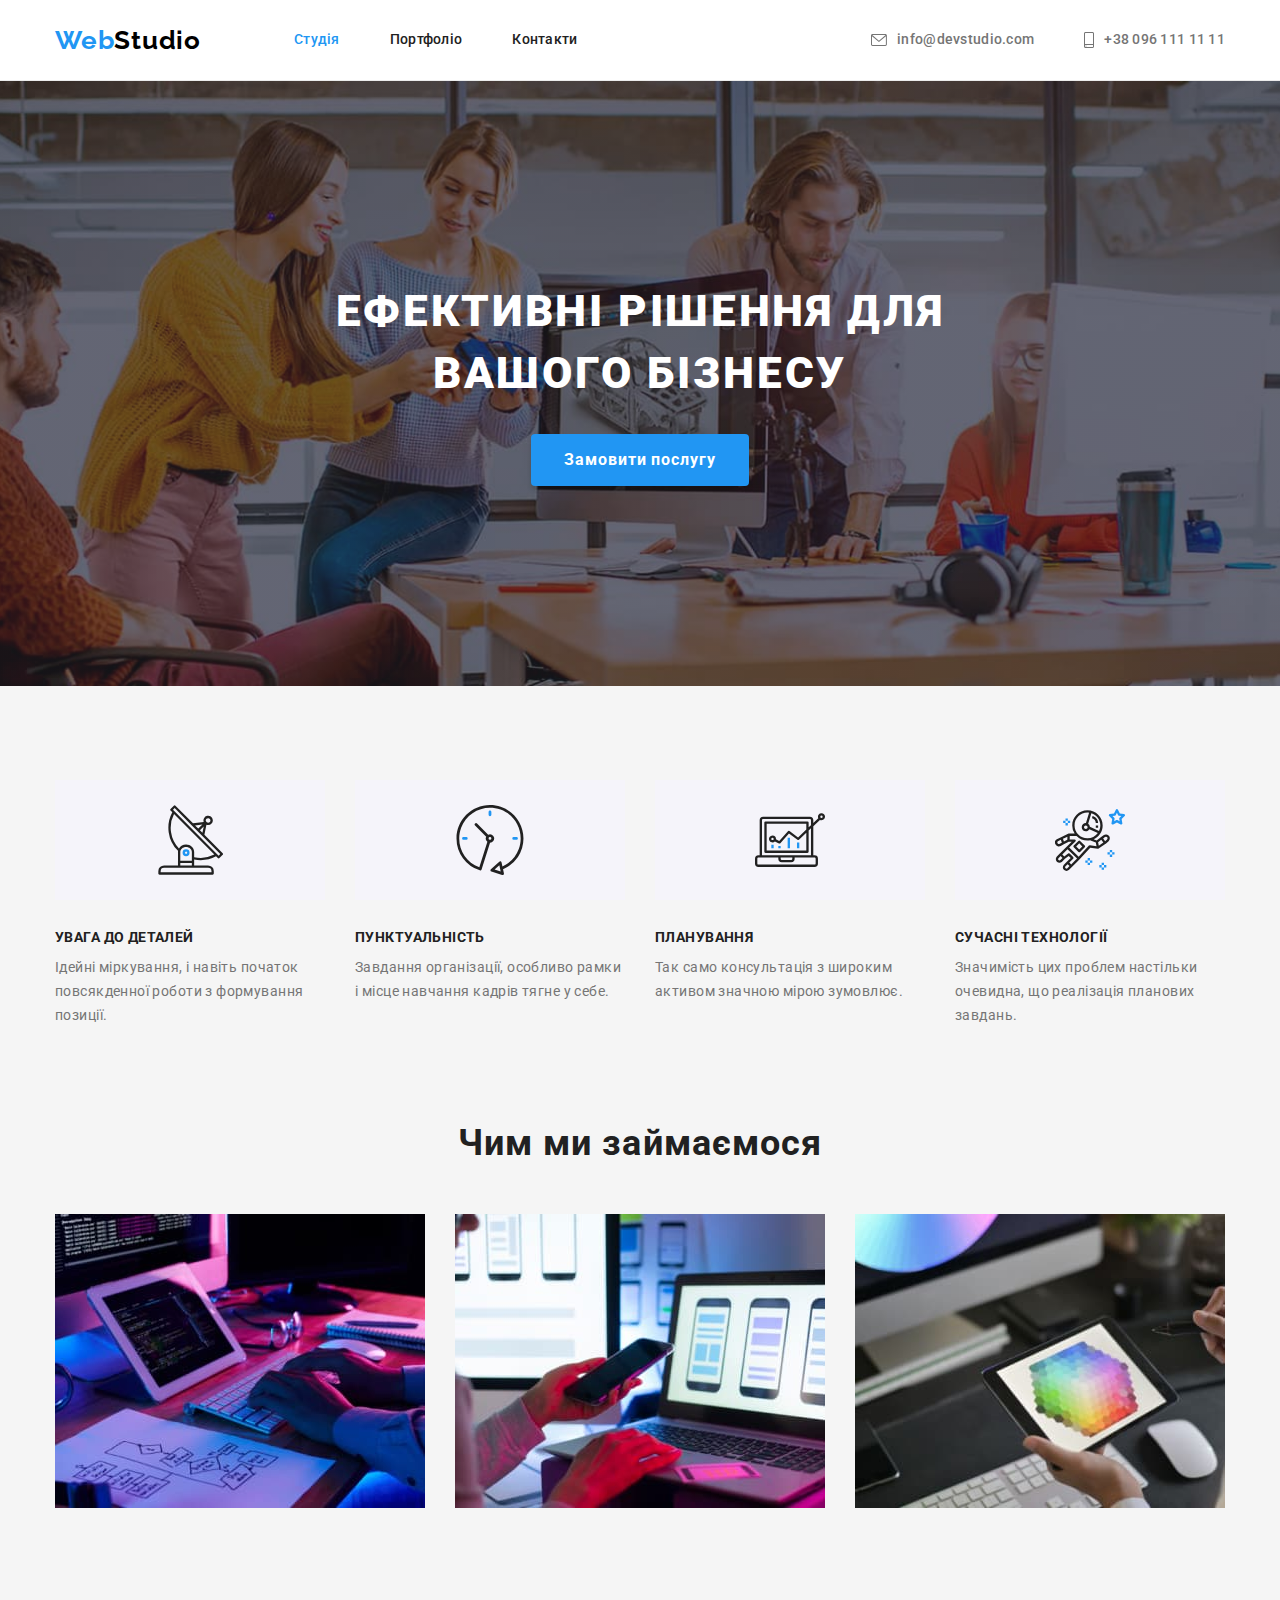
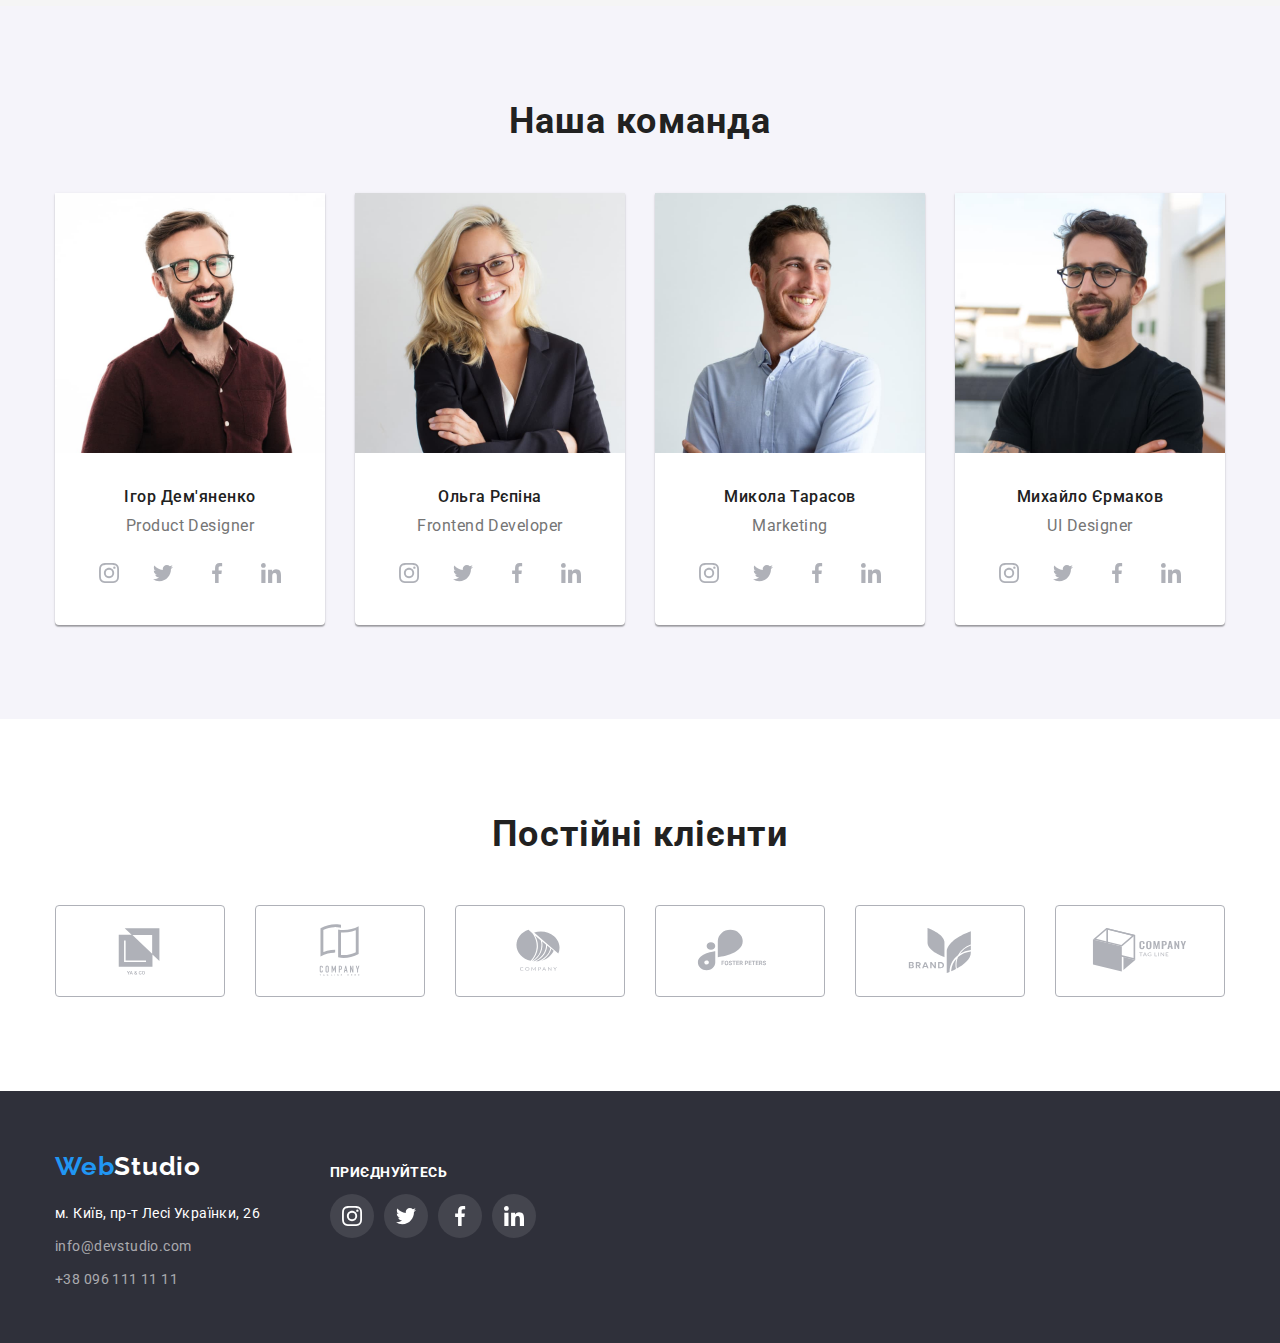
==== index.html @ 71c1211e "Перенес файлы с предыдущего ДЗ" ====
<!DOCTYPE html>
<html lang="uk">
  <head>
    <meta charset="UTF-8" />
    <meta http-equiv="X-UA-Compatible" content="IE=edge" />
    <meta name="viewport" content="width=device-width, initial-scale=1.0" />
    <title>Студія</title>
    <link
      href="https://fonts.googleapis.com/css2?family=Raleway:wght@700&family=Roboto:wght@400;500;700;900&display=swap"
      rel="stylesheet"
    />
    <link
      rel="stylesheet"
      href="https://cdnjs.cloudflare.com/ajax/libs/modern-normalize/1.1.0/modern-normalize.min.css"
    />
    <link rel="stylesheet" href="./css/styles.css" />
  </head>
  <body>
    <!-- Хедер -->
    <header class="header">
      <div class="container">
        <a href="./index.html" class="link"
          ><span class="aссent">Web</span><span class="logo-head">Studio</span></a
        >
        <nav>
          <ul class="site-nav list">
            <li class="item"><a href="./index.html" class="link nav current">Студія</a></li>
            <li class="item"><a href="./portfolio.html" class="link nav">Портфоліо</a></li>
            <li class="item"><a href="" class="link nav">Контакти</a></li>
          </ul>
        </nav>
        <ul class="auth-nav list">
          <li>
            <a href="mailto:info@devstudio.com" class="link contacts icon-mail"
              >
              <svg class="icon-address" width="16" height="12">
                <use href="./img/icons.svg#icon-mail"></use>
              </svg>info@devstudio.com</a
            >
          </li>
          <li>
            <a href="tel:+380961111111" class="link contacts icon-phone">
              <svg class="icon-address" width="10" height="16">
                <use href="./img/icons.svg#icon-phone"></use>
              </svg>+38 096 111 11 11</a>
          </li>
        </ul>
      </div>
    </header>
    <main>
      <!-- Герой -->
      <section class="hero">
        <div class="gradient">
          <div class="container">
            <h1 class="hero-title">Ефективні рішення для вашого бізнесу</h1>
            <button class="booking" type="button">Замовити послугу</button>
          </div>
        </div>
      </section>
      <!-- Преимущества -->
      <section class="advantage">
        <div class="container">
          <h2 class="hidden">Переваги</h2>
          <ul class="list advantage-list">
            <li class="advantage-item">
              <div class="picture">
                <svg class="icon-picture" width="65" heigyt="70">
                  <use href="./img/icons.svg#icon-antenna"></use>
                </svg>
              </div>
              <h3 class="advantage-title">Увага до деталей</h3>
              <p class="advantage-text">
                Ідейні міркування, і навіть початок повсякденної роботи з формування позиції.
              </p>
            </li>
            <li class="advantage-item">
              <div class="picture">
                <svg class="icon-picture" width="70" height="70">
                  <use href="./img/icons.svg#icon-clock"></use>
                </svg>
              </div>
              <h3 class="advantage-title">Пунктуальність</h3>
              <p class="advantage-text">
                Завдання організації, особливо рамки і місце навчання кадрів тягне у себе.
              </p>
            </li>
            <li class="advantage-item">
              <div class="picture">
                <svg class="icon-picture" width="70" height="70">
                  <use href="./img/icons.svg#icon-diagram"></use>
                </svg>
              </div>
              <h3 class="advantage-title">Планування</h3>
              <p class="advantage-text">
                Так само консультація з широким активом значною мірою зумовлює.
              </p>
            </li>
            <li class="advantage-item">
              <div class="picture">
                <svg class="icon-picture" width="70" height="70">
                  <use href="./img/icons.svg#icon-astronaut"></use>
                </svg>
              </div>
              <h3 class="advantage-title">Сучасні технології</h3>
              <p class="advantage-text">
                Значимість цих проблем настільки очевидна, що реалізація планових завдань.
              </p>
            </li>
          </ul>
        </div>
      </section>
      <!-- Чем мы занимаемся -->
      <section class="process">
        <div class="container">
          <h2 class="process-title">Чим ми займаємося</h2>
          <ul class="list process-list">
            <li class="process-item">
              <img src="./img/img1.jpg" alt="написання коду" width="370" />
            </li>
            <li class="process-item">
              <img src="./img/box2.jpg" alt="розробка додатків" width="370" />
            </li>
            <li class="process-item">
              <img src="./img/box3.jpg" alt="рішення для дизайну" width="370" />
            </li>
          </ul>
        </div>
      </section>
      <!-- Фото и контакты команды -->
      <section class="team">
        <div class="container">
          <h2 class="team-title">Наша команда</h2>
          <ul class="list team-list">
            <li class="team-card">
              <img src="./img/igor.jpg" alt="фото Ігор Дем'яненко" width="270" />
              <div class="team-box">
                <h3 class="team-name">Ігор Дем'яненко</h3>
                <p class="job-title" lang="en">Product Designer</p>
              </div>
              <!-- Иконки соцсетей для команды -->
              <ul class="social">
                <li><a href="" aria-label="інстаграм" class="social-link">
                  <svg class="social-icon" width="20" height="20">
                    <use href="./img/icons.svg#icon-instagram"></use>
                  </svg>
                </a></li>
                <li><a href="" aria-label="твітер" class="social-link">
                  <svg class="social-icon" width="20" height="20">
                    <use href="./img/icons.svg#icon-twitter"></use>
                  </svg>
                </a></li>
                <li><a href="" aria-label="фейсбук" class="social-link">
                  <svg class="social-icon" width="20" height="20">
                    <use href="./img/icons.svg#icon-facebook"></use>
                  </svg>
                </a></li>
                <li><a href="" aria-label="лінкедін" class="social-link">
                  <svg class="social-icon" width="20" height="20">
                    <use href="./img/icons.svg#icon-linkedin"></use>
                  </svg>
                </a></li>
              </ul>
            </li>
            <li class="team-card">
              <img src="./img/olga.jpg" alt="фото Ольга Рєпіна" width="270" />
              <div class="team-box">
                <h3 class="team-name">Ольга Рєпіна</h3>
                <p class="job-title" lang="en">Frontend Developer</p>
              </div>
              <ul class="social">
                <li><a href="" aria-label="інстаграм" class="social-link">
                  <svg class="social-icon" width="20" height="20">
                    <use href="./img/icons.svg#icon-instagram"></use>
                  </svg>
                </a></li>
                <li><a href="" aria-label="твітер" class="social-link">
                  <svg class="social-icon" width="20" height="20">
                    <use href="./img/icons.svg#icon-twitter"></use>
                  </svg>
                </a></li>
                <li><a href="" aria-label="фейсбук" class="social-link">
                  <svg class="social-icon" width="20" height="20">
                    <use href="./img/icons.svg#icon-facebook"></use>
                  </svg>
                </a></li>
                <li><a href="" aria-label="лінкедін" class="social-link">
                  <svg class="social-icon" width="20" height="20">
                    <use href="./img/icons.svg#icon-linkedin"></use>
                  </svg>
                </a></li>
              </ul>
            </li>
            <li class="team-card">
              <img src="./img/nik.jpg" alt="фото Микола Тарасов" width="270" />
              <div class="team-box">
                <h3 class="team-name">Микола Тарасов</h3>
                <p class="job-title" lang="en">Marketing</p>
              </div>
              <ul class="social">
                <li><a href="" aria-label="інстаграм" class="social-link">
                  <svg class="social-icon" width="20" height="20">
                    <use href="./img/icons.svg#icon-instagram"></use>
                  </svg>
                </a></li>
                <li><a href="" aria-label="твітер" class="social-link">
                  <svg class="social-icon" width="20" height="20">
                    <use href="./img/icons.svg#icon-twitter"></use>
                  </svg>
                </a></li>
                <li><a href="" aria-label="фейсбук" class="social-link">
                  <svg class="social-icon" width="20" height="20">
                    <use href="./img/icons.svg#icon-facebook"></use>
                  </svg>
                </a></li>
                <li><a href="" aria-label="лінкедін" class="social-link">
                  <svg class="social-icon" width="20" height="20">
                    <use href="./img/icons.svg#icon-linkedin"></use>
                  </svg>
                </a></li>
              </ul>
            </li>
            <li class="team-card">
              <img src="./img/misha.jpg" alt="Михайло Єрмаков" width="270" />
              <div class="team-box">
                <h3 class="team-name">Михайло Єрмаков</h3>
                <p class="job-title" lang="en">UI Designer</p>
              </div>
              <ul class="social">
                <li><a href="" aria-label="інстаграм" class="social-link">
                  <svg class="social-icon" width="20" height="20">
                    <use href="./img/icons.svg#icon-instagram"></use>
                  </svg>
                </a></li>
                <li><a href="" aria-label="твітер" class="social-link">
                  <svg class="social-icon" width="20" height="20">
                    <use href="./img/icons.svg#icon-twitter"></use>
                  </svg>
                </a></li>
                <li><a href="" aria-label="фейсбук" class="social-link">
                  <svg class="social-icon" width="20" height="20">
                    <use href="./img/icons.svg#icon-facebook"></use>
                  </svg>
                </a></li>
                <li><a href="" aria-label="лінкедін" class="social-link">
                  <svg class="social-icon" width="20" height="20">
                    <use href="./img/icons.svg#icon-linkedin"></use>
                  </svg>
                </a></li>
              </ul>
            </li>
          </ul>
        </div>
      </section>
      <!-- Постоянные клиенты -->
      <section class="constant-clients">
        <div class="container">
          <h2 class="clients-title">Постійні клієнти</h2>
          <ul class="clients-list list">
            <li>
              <a href="" class="clients-link">
                <svg class="client-icon" width="106" height="60">
                  <use href="./img/icons.svg#icon-client1"></use>
                </svg>
              </a>
            </li>
            <li>
              <a href="" class="clients-link">
                <svg class="client-icon" width="106" height="60">
                  <use href="./img/icons.svg#icon-client2"></use>
                </svg>
              </a>
            </li>
            <li>
              <a href="" class="clients-link">
                <svg class="client-icon" width="106" height="60" width="106" height="60">
                  <use href="./img/icons.svg#icon-client3"></use>
                </svg>
              </a>
            </li>
            <li>
              <a href="" class="clients-link">
                <svg class="client-icon" width="106" height="60">
                  <use href="./img/icons.svg#icon-client4"></use>
                </svg>
              </a>
            </li>
            <li>
              <a href="" class="clients-link">
                <svg class="client-icon" width="106" height="60">
                  <use href="./img/icons.svg#icon-client5"></use>
                </svg>
              </a>
            </li>
            <li>
              <a href="" class="clients-link">
                <svg class="client-icon" width="106" height="60">
                  <use href="./img/icons.svg#icon-client6"></use>
                </svg>
              </a>
            </li>
          </ul>
        </div>
      </section>
    </main>
    <!-- Футер -->
    <footer class="footer">
      <div class="container">
        <div>
          <a href="./index.html" class="link"
          ><span class="aссent">Web</span><span class="logo-footer">Studio</span></a
        >
        <address class="address">
          <p class="address-place">м. Київ, пр-т Лесі Українки, 26</p>
          <ul class="list">
            <li class="address-mail">
              <a href="mailto:info@devstudio.com" class="link footer-contacts"
                >info@devstudio.com</a
              >
            </li>
            <li><a href="tel:+380961111111" class="link footer-contacts">+38 096 111 11 11</a></li>
          </ul>
        </address>
        </div>
        <!-- Иконки соцсетей футера -->
        <div class="footer-social">
          <strong class="join">Приєднуйтесь</strong>
          <ul class="footer-social-list">
            <li><a href="" aria-label="інстаграм" class="footer-social-link">
              <svg class="footer-social-icon" width="20" height="20">
                <use href="./img/icons.svg#icon-instagram"></use>
              </svg>
            </a></li>
            <li><a href="" aria-label="твітер" class="footer-social-link">
              <svg class="footer-social-icon" width="20" height="20">
                <use href="./img/icons.svg#icon-twitter"></use>
              </svg>
            </a></li>
            <li><a href="" aria-label="фейсбук" class="footer-social-link">
              <svg class="footer-social-icon" width="20" height="20">
                <use href="./img/icons.svg#icon-facebook"></use>
              </svg>
            </a></li>
            <li><a href="" aria-label="лінкедін" class="footer-social-link">
              <svg class="footer-social-icon" width="20" height="20">
                <use href="./img/icons.svg#icon-linkedin"></use>
              </svg>
            </a></li>
          </ul>
        </div>
      </div>
    </footer>
  </body>
</html>
---- css/styles.css ----
:root {
  --main-background-color: #f5f5f5;
  --primary-text-color: #212121;
  --secondery-text-color: #757575;
  --active-text-color: #2196f3;
  --text-logo: #000000;
  --text-hero: #ffffff;
  --team-background-color: #f5f4fa;
}

body {
  font-family: 'roboto', sans-serif;
  color: var(--primary-text-color);
}

/* Убрал подчеркивания и точки со ссылок и списков
и сбросил отступы */

.link {
  text-decoration: none;
  margin: 0;
  padding: 0;
}

.list {
  list-style: none;
  margin: 0;
  padding: 0;
}

/* Контейнер */

.container {
  width: 1200px;
  margin-left: auto;
  margin-right: auto;
  padding-left: 15px;
  padding-right: 15px;
  /* outline: 1px solid tomato; */
}

/* Хедер */
.header {
  background-color: var(--text-hero);
  border-bottom: 1px solid #ececec;
}

.header > .container {
  display: flex;
  align-items: center;
}

/* Навигация */

.link.nav {
  display: block;
  padding-top: 32px;
  padding-bottom: 32px;
  color: var(--primary-text-color);
  font-weight: 500;
  font-size: 14px;
  line-height: 1.14;
  letter-spacing: 0.02em;
}

.site-nav > .item:not(:last-child) {
  margin-right: 50px;
}

.site-nav {
  display: flex;
  margin-left: 93px;
}

.auth-nav {
  display: flex;
  margin-left: auto;
}

.link.nav.current {
  color: var(--active-text-color);
}

/* Логотип */

.aссent {
  color: var(--active-text-color);
  font-family: 'raleway';
  font-weight: 700;
  font-size: 26px;
  line-height: 1.19;
  letter-spacing: 0.03em;
}

.logo-head {
  font-family: 'raleway';
  color: var(--text-logo);
  font-weight: 700;
  font-size: 26px;
  line-height: 1.19;
  letter-spacing: 0.03em;
}

/* Cсылки контактов хедера */

.contacts {
  display: flex;
  align-items: center;
  color: var(--secondery-text-color);
  font-weight: 500;
  font-size: 14px;
  line-height: 1.14;
  letter-spacing: 0.02em;
}

.auth-nav > li:not(:last-child) {
  margin-right: 50px;
}

.link:hover,
.link:focus {
  color: var(--active-text-color);
}

.icon-address {
  fill: currentColor;
  margin-right: 10px;
}

/* Кнопки */

.filter:hover,
.filter:focus {
  background-color: var(--active-text-color);
  color: var(--text-hero);
  box-shadow: 0px 3px 1px rgba(0, 0, 0, 0.1), 0px 1px 2px rgba(0, 0, 0, 0.08),
    0px 2px 2px rgba(0, 0, 0, 0.12);
}

.booking {
  background-color: var(--active-text-color);
  color: var(--text-hero);
  font-family: inherit;
  font-weight: 700;
  font-size: 16px;
  line-height: 1.88;
  letter-spacing: 0.06em;
  cursor: pointer;
  padding: 10px 32px;
  border-radius: 4px;
  min-width: 216px;
  box-shadow: 0px 4px 4px rgba(0, 0, 0, 0.15);
  border: 1px solid transparent;
}

.filter {
  display: inline-block;
  min-width: 73px;
  padding: 6px 22px;

  font-family: inherit;
  cursor: pointer;
  font-weight: 500;
  font-size: 16px;
  line-height: 1.62;
  letter-spacing: 0.03em;
  border-radius: 4px;
  border: 1px solid transparent;
  background-color: var(--team-background-color);
}

/* Герой главной страницы */

.hero {
  background-color: #2f303a;
  text-align: center;
}

.gradient {
  max-width: 1600px;
  padding-top: 200px;
  padding-bottom: 200px;
  margin-left: auto;
  margin-right: auto;
  background-position: center;
  background-repeat: no-repeat;
  background-size: cover;
  background-image: linear-gradient(to right, rgba(47, 48, 58, 0.4), rgba(47, 48, 58, 0.4)),
    url(../img/people.jpg);
}

.hero-title {
  margin-left: auto;
  margin-right: auto;
  max-width: 696px;
  font-weight: 900;
  font-size: 44px;
  line-height: 1.4;
  margin-bottom: 30px;
  letter-spacing: 0.06em;
  text-transform: uppercase;
  color: var(--text-hero);
}

/* Герой страницы портфолио */

.portfolio-hero,
.constant-clients {
  padding-top: 94px;
  padding-bottom: 94px;
}

.image-title {
  color: var(--primary-text-color);
  font-weight: 700;
  font-size: 18px;
  line-height: 2;
  letter-spacing: 0.06em;
  margin-bottom: 4px;
}

.image-text {
  font-size: 16px;
  line-height: 1.88;
  letter-spacing: 0.03em;
  color: var(--secondery-text-color);
}

.filter-title {
  display: flex;
  margin-bottom: 50px;
  justify-content: center;
}

.filter-item:not(:last-child) {
  margin-right: 8px;
}

.card-list {
  display: flex;
  flex-wrap: wrap;
}

.card-item {
  width: 370px;
  border-bottom: 1px solid #eeeeee;
  border-left: 1px solid #eeeeee;
  border-right: 1px solid #eeeeee;
  border-radius: 0px 0px 4px 4px;
}

.card-item:hover {
  box-shadow: 0px 1px 3px rgba(0, 0, 0, 0.12), 0px 1px 1px rgba(0, 0, 0, 0.14), 0px 2px 1px rgba(0, 0, 0, 0.2);
}

.card-item:not(:nth-child(3n)) {
  margin-right: 30px;
}

.card-item:not(:nth-last-child(-n + 3)) {
  margin-bottom: 30px;
}

.card-box {
  padding: 20px 24px;
}

.hidden {
  position: absolute;
  width: 1px;
  height: 1px;
  margin: -1px;
  border: 0;
  padding: 0;
  white-space: nowrap;
  clip-path: inset(100%);
  clip: rect(0 0 0 0);
  overflow: hidden;
}

.box-shadow {
  text-decoration: none;
}

/* Преимущества */

.advantage {
  background-color: var(--main-background-color);
  padding-top: 94px;
  padding-bottom: 94px;
}

.advantage-list {
  display: flex;
  column-gap: 30px;
}

.advantage-item {
  width: calc((100% - 90px) / 4);
}

.picture {
  display: flex;
  align-items: center;
  justify-content: center;
  margin-bottom: 30px;
  height: 120px;
  background-color: var(--team-background-color);
}

.advantage-title {
  font-weight: 700;
  font-size: 14px;
  line-height: 1.14;
  letter-spacing: 0.03em;
  text-transform: uppercase;
  margin-bottom: 10px;
}

.advantage-text {
  font-size: 14px;
  line-height: 1.71;
  letter-spacing: 0.03em;
  color: var(--secondery-text-color);
}

/* Чем мы занимаемся */

.process-title,
.team-title,
.clients-title {
  font-weight: 700;
  font-size: 36px;
  line-height: 1.17;
  text-align: center;
  letter-spacing: 0.03em;
  margin-bottom: 50px;
}

.process {
  background-color: var(--main-background-color);
  padding-bottom: 94px;
}

.process-list {
  display: flex;
  justify-content: center;
}

.process-item:not(:last-child) {
  margin-right: 30px;
}

/* Команда */

.team {
  background-color: var(--team-background-color);
  padding-top: 94px;
  padding-bottom: 94px;
}

.team-list {
  display: flex;
  justify-content: center;
}

.team-card:not(:last-child) {
  margin-right: 30px;
}

.team-card {
  width: 270px;
  text-align: center;
  background-color: var(--text-hero);
  box-shadow: 0px 1px 3px rgba(0, 0, 0, 0.12), 0px 1px 1px rgba(0, 0, 0, 0.14),
    0px 2px 1px rgba(0, 0, 0, 0.2);
  border-radius: 0px 0px 4px 4px;
}

.team-name {
  margin-bottom: 10px;
  font-weight: 500;
  font-size: 16px;
  line-height: 1.19;
  letter-spacing: 0.03em;
}

.team-box {
  padding-top: 30px;
  padding-bottom: 16px;
}

.job-title {
  font-size: 16px;
  line-height: 1.19;
  letter-spacing: 0.03em;
  color: var(--secondery-text-color);
}

/* Иконки соцсетей для команды */

.social {
  display: flex;
  justify-content: center;
  padding: 0;
  margin-bottom: 30px;
  list-style: none;
  column-gap: 10px;
}

.social-link {
  display: flex;
  align-items: center;
  justify-content: center;
  color: #afb1b8;
  width: 44px;
  height: 44px;
  border-radius: 50%;
}

.social-link:hover,
.social-link:focus {
  background-color: var(--active-text-color);
}

.social-icon {
  fill: currentColor;
}

.social-link:hover .social-icon,
.social-link:focus .social-icon {
  fill: var(--text-hero);
}

/* Постоянные клиенты */

.clients-title {
  margin-bottom: 50px;
}

.clients-list {
  display: flex;
  column-gap: 30px;
}

.clients-link {
  display: flex;
  align-items: center;
  justify-content: center;
  width: 170px;
  height: 92px;
  color: #afb1b8;
  border: 1px solid #afb1b8;
  border-radius: 4px;
}

.client-icon {
  fill: currentColor;
}

.clients-link:hover,
.clients-link:focus {
  color: var(--active-text-color);
  border: 1px solid var(--active-text-color);
}

/* Футер */

.footer > .container {
  display: flex;
  column-gap: 70px;
}

.footer {
  height: 252px;
  background-color: #2f303a;
  padding-top: 60px;
  padding-bottom: 60px;
}

.address {
  font-style: normal;
  font-size: 14px;
  line-height: 1.71;
  letter-spacing: 0.03em;
  margin-top: 20px;
}

.address-place {
  color: var(--text-hero);
  margin-bottom: 9px;
}

.footer-contacts {
  color: rgba(255, 255, 255, 0.6);
}

.address-mail {
  margin-bottom: 9px;
}

.logo-footer {
  color: var(--text-hero);
  font-family: 'raleway';
  font-weight: 700;
  font-size: 26px;
  line-height: 1.19;
  letter-spacing: 0.03em;
}

/* Иконки соцсетей футера */

.footer-social {
  margin-top: 12px;
}

.join {
  font-weight: 700;
  font-size: 14px;
  line-height: 1.14;
  letter-spacing: 0.03em;
  text-transform: uppercase;

  color: var(--text-hero);
}

.footer-social-list {
  display: flex;
  align-items: center;
  list-style: none;
  padding: 0;
  margin-top: 12px;
  margin-bottom: 0;
  column-gap: 10px;
}

.footer-social-link {
  display: flex;
  align-items: center;
  justify-content: center;
  background-color: rgba(255, 255, 255, 0.1);
  width: 44px;
  height: 44px;
  border-radius: 50%;
}

.footer-social-icon {
  fill: var(--text-hero);
}

.footer-social-link:hover,
.footer-social-link:focus {
  background-color: var(--active-text-color);
}

/* Сброс отступов для заголовков и абзацев */
h1,
h2,
h3,
h4,
h5,
h6,
p {
  padding: 0;
  margin: 0;
}
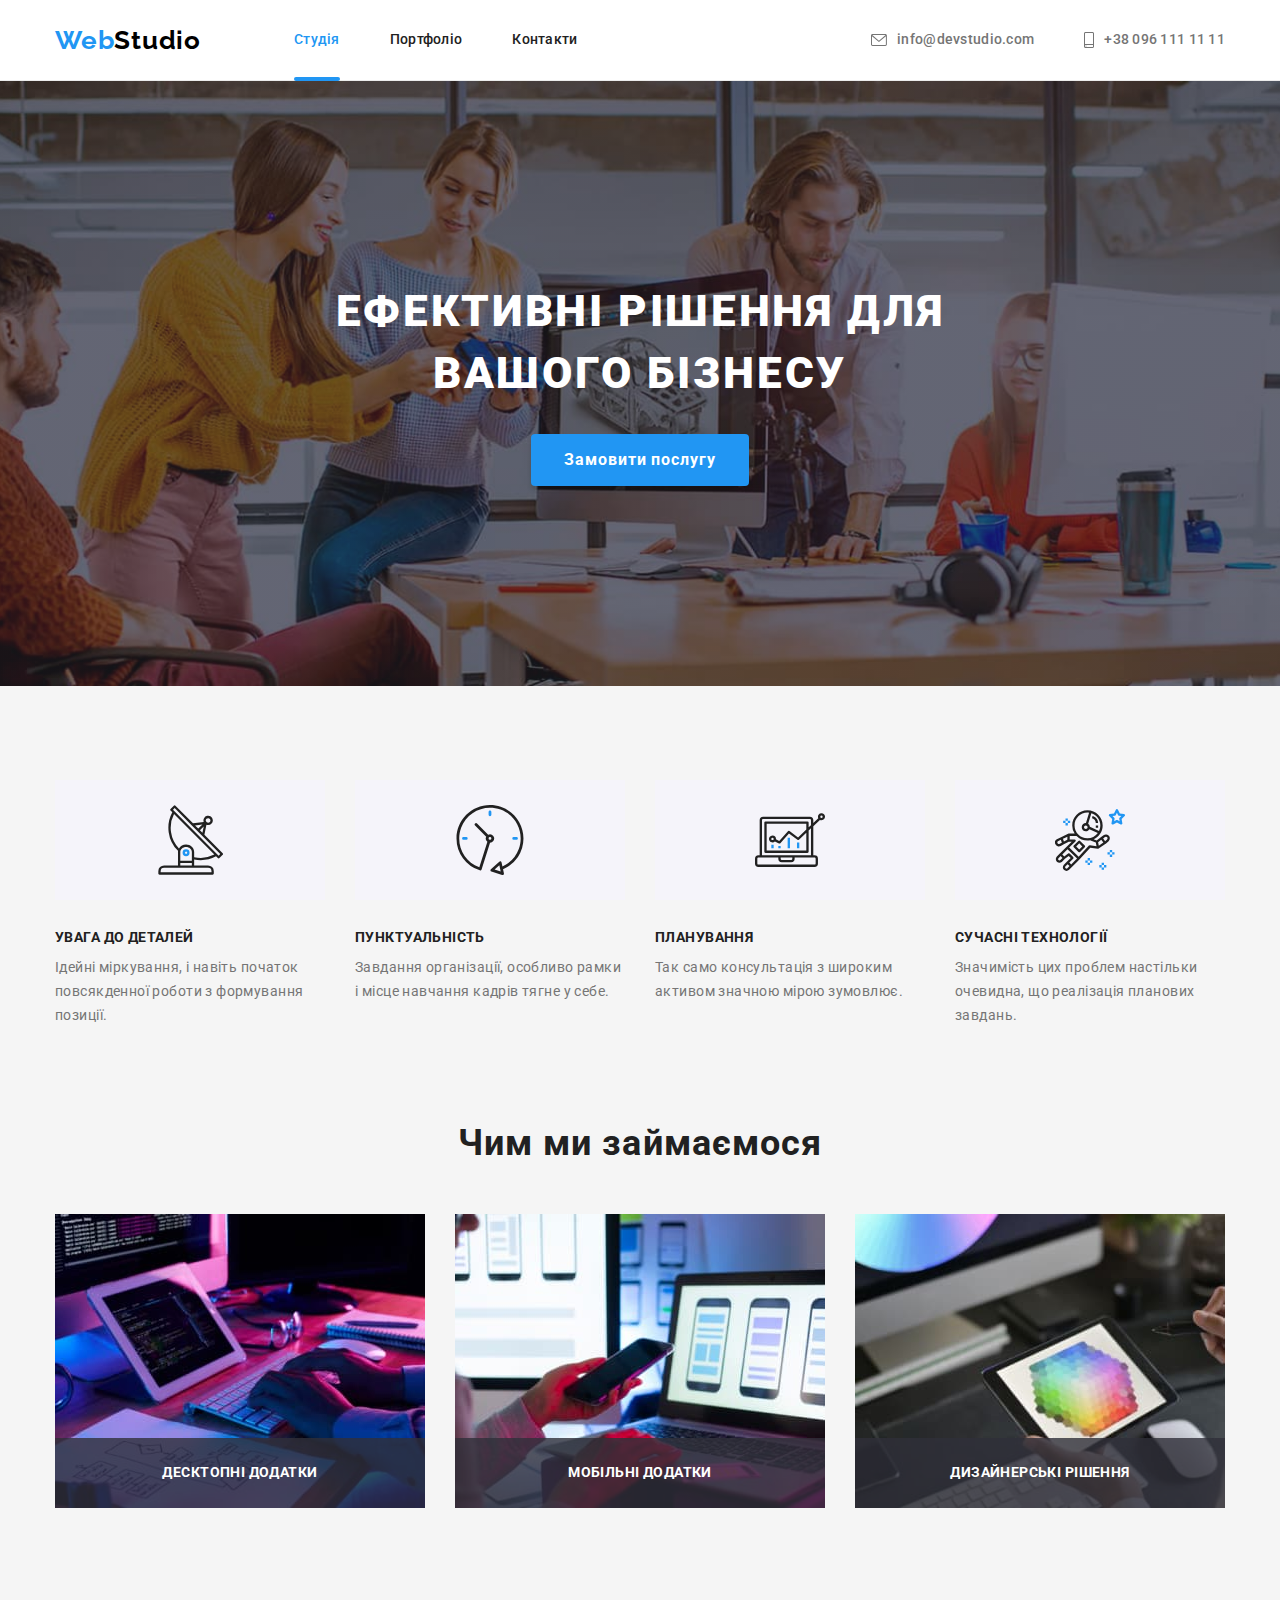
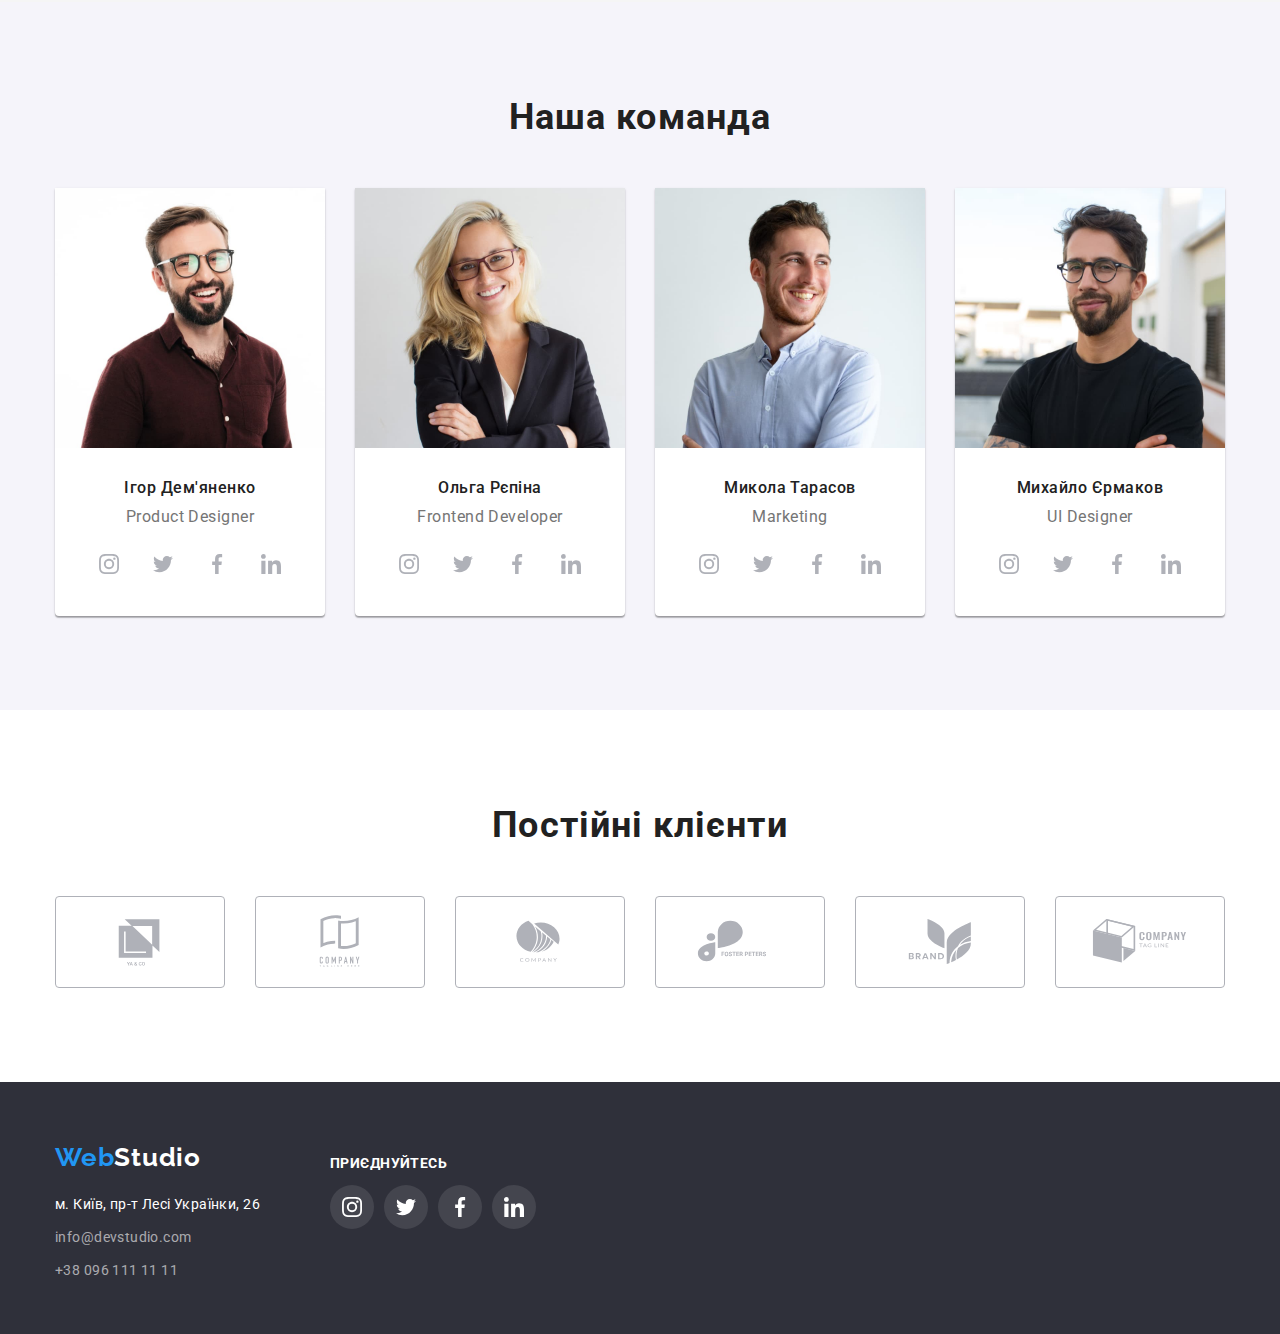
==== commit ca533dea: "Половина ДЗ №5" ====
--- a/index.html
+++ b/index.html
@@ -25,8 +25,8 @@
         <nav>
           <ul class="site-nav list">
             <li class="item"><a href="./index.html" class="link nav current">Студія</a></li>
-            <li class="item"><a href="./portfolio.html" class="link nav">Портфоліо</a></li>
-            <li class="item"><a href="" class="link nav">Контакти</a></li>
+            <li class="item"><a href="./portfolio.html" class="link nav next">Портфоліо</a></li>
+            <li class="item"><a href="" class="link nav next">Контакти</a></li>
           </ul>
         </nav>
         <ul class="auth-nav list">
@@ -53,7 +53,7 @@
         <div class="gradient">
           <div class="container">
             <h1 class="hero-title">Ефективні рішення для вашого бізнесу</h1>
-            <button class="booking" type="button">Замовити послугу</button>
+            <button data-modal-open class="booking" type="button">Замовити послугу</button>
           </div>
         </div>
       </section>
@@ -115,13 +115,22 @@
           <h2 class="process-title">Чим ми займаємося</h2>
           <ul class="list process-list">
             <li class="process-item">
-              <img src="./img/img1.jpg" alt="написання коду" width="370" />
+              <div class="process-thumb">
+                <img src="./img/img1.jpg" alt="написання коду" width="370" />
+                <p class="image-process-title">Десктопні додатки</p>
+              </div>
             </li>
             <li class="process-item">
-              <img src="./img/box2.jpg" alt="розробка додатків" width="370" />
+              <div class="process-thumb">
+                <img src="./img/box2.jpg" alt="розробка додатків" width="370" />
+                <p class="image-process-title">Мобільні додатки</p>
+              </div>
             </li>
             <li class="process-item">
-              <img src="./img/box3.jpg" alt="рішення для дизайну" width="370" />
+              <div class="process-thumb">
+                <img src="./img/box3.jpg" alt="рішення для дизайну" width="370" />
+                <p class="image-process-title">Дизайнерські рішення</p>
+              </div>
             </li>
           </ul>
         </div>
@@ -349,5 +358,15 @@
         </div>
       </div>
     </footer>
+    <div data-modal class="backdrop is-hidden">
+      <div class="modal">
+        <button data-modal-close class="close" type="button">
+          <svg class="close-button" width="11" height="11">
+            <use href="./img/icons.svg#close-button"></use>
+          </svg>
+        </button>
+      </div>
+    </div>
+    <script src="./modal.js"></script>
   </body>
 </html>
--- a/css/styles.css
+++ b/css/styles.css
@@ -53,6 +53,8 @@
 /* Навигация */
 
 .link.nav {
+  position: relative;
+
   display: block;
   padding-top: 32px;
   padding-bottom: 32px;
@@ -81,6 +83,30 @@
   color: var(--active-text-color);
 }
 
+.link.nav.next::after {
+  transform: scale(0);
+  transition: transform 250ms cubic-bezier(0.4, 0, 0.2, 1);
+}
+
+
+.link.nav.next:hover::after {
+  transform: scale(1);
+}
+
+.link.nav.current::after, .link.nav.next::after {
+  content: "";
+  position: absolute;
+  display: block;
+  height: 4px;
+  width: 100%;
+  left: 0;
+  bottom: -1px;
+
+  background-color: var(--active-text-color);
+  border: transparent;
+  border-radius: 2px;
+}
+
 /* Логотип */
 
 .aссent {
@@ -120,6 +146,8 @@
 .link:hover,
 .link:focus {
   color: var(--active-text-color);
+
+  transition: color 250ms cubic-bezier(0.4, 0, 0.2, 1);
 }
 
 .icon-address {
@@ -351,6 +379,43 @@
   margin-right: 30px;
 }
 
+.process-thumb {
+  position: relative;
+}
+
+.process-thumb:before {
+  content: "";
+  
+  position: absolute;
+  left: 0;
+  bottom: 0;
+
+  width: 100%;
+  height: 70px;
+
+  background-color: rgba(47, 48, 58, 0.8);
+}
+
+.image-process-title {
+  position: absolute;
+  left: 50%;
+  bottom: 27px;
+  transform: translate(-50%);
+  
+  font-weight: 700;
+  font-size: 14px;
+  line-height: 1.14;
+  letter-spacing: 0.03em;
+  text-transform: uppercase;
+  color: var(--text-hero);
+}
+
+img {
+  display: block;
+  max-width: 100%;
+  height: auto;
+}
+
 /* Команда */
 
 .team {
@@ -551,6 +616,58 @@
 .footer-social-link:hover,
 .footer-social-link:focus {
   background-color: var(--active-text-color);
+}
+
+/* Модальное окно */
+
+.backdrop {
+  position: fixed;
+  top: 0;
+  left: 0;
+
+  width: 100%;
+  height: 100%;
+
+  opacity: 1;
+  transition: opacity 250ms cubic-bezier(0.4, 0, 0.2, 1);
+  
+  background-color: rgba(0, 0, 0, 0.2);
+}
+
+.backdrop.is-hidden {
+  opacity: 0;
+  pointer-events: none;
+}
+
+.backdrop.is-hidden .modal {
+  transform: translate(-50%, -50%) scale(1.1);
+  transition: transform 250ms cubic-bezier(0.4, 0, 0.2, 1);  
+}
+
+.modal {
+  position: absolute;
+  top: 50%;
+  left: 50%;
+
+  width: 528px;
+  height: 581px;
+
+  transform: translate(-50%, -50%) scale(0.9);
+  transition: transform 250ms cubic-bezier(0.4, 0, 0.2, 1);
+
+  background-color: var(--text-hero);
+  border-radius: 4px;
+}
+
+.close {
+  position: absolute;
+  top: 8px;
+  right: 8px;
+
+  width: 30px;
+  height: 30px;
+  border: 1px solid rgba(0, 0, 0, 0.1);
+  border-radius: 50%;
 }
 
 /* Сброс отступов для заголовков и абзацев */
